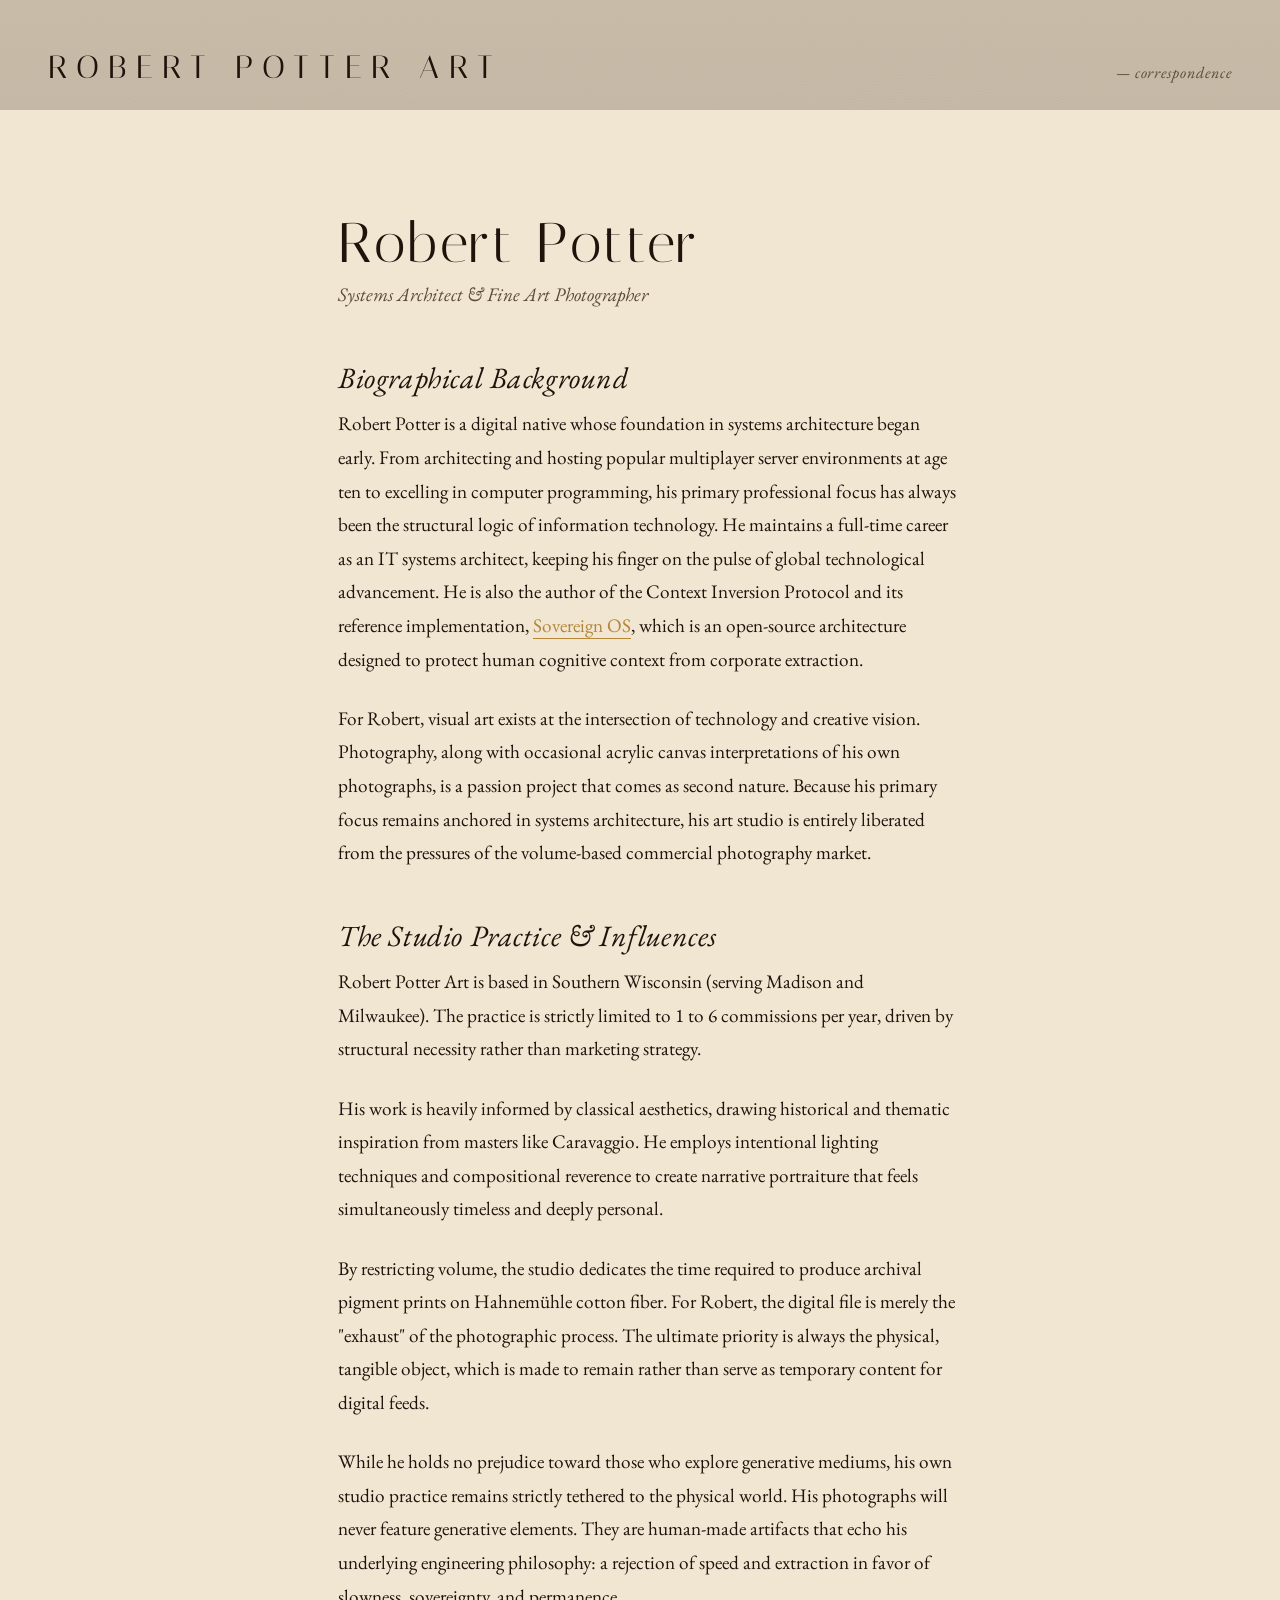
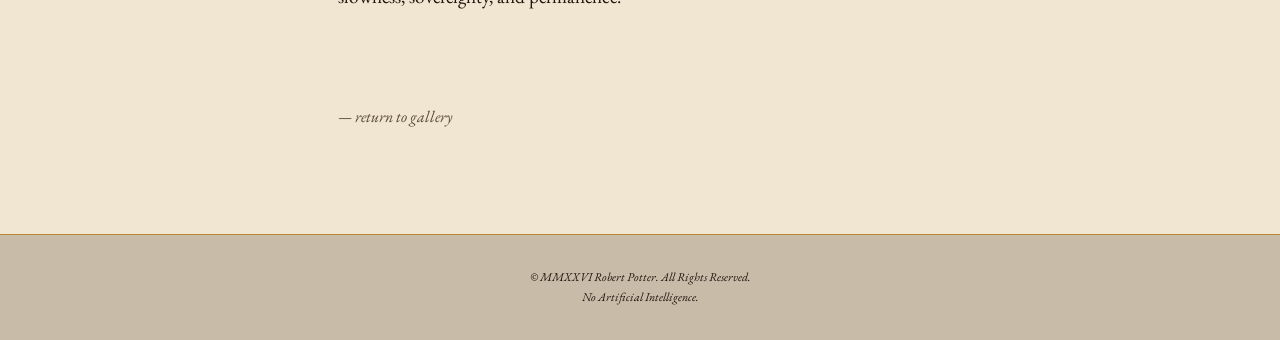
==== about-rob/index.html @ 91a765db "docs: align copy with brand bible ('made to remain') robertpotter-dev/robertpotter-art-src@8c73c0e61" ====
<!doctype html>
<html lang="en">
    <head>
        <meta charset="UTF-8" />
        <meta name="viewport" content="width=device-width, initial-scale=1.0, viewport-fit=cover" />
        <title>Robert Potter | Architect & Artist</title>
        <meta
            name="description"
            content="Background and technical architecture philosophy of Robert Potter, creator of Sovereign OS and fine art portrait photographer."
        />
        <meta name="theme-color" content="#f0e6d2" />
        <meta name="robots" content="index, follow, noimageai" />
        <meta name="ai-content-policy" content="no-training" />

        <link rel="canonical" href="https://robertpotter.art/about-rob/" />
        
        <link rel="dns-prefetch" href="https://fonts.googleapis.com" />
        <link rel="dns-prefetch" href="https://fonts.gstatic.com" />
        <link rel="preconnect" href="https://fonts.googleapis.com" />
        <link rel="preconnect" href="https://fonts.gstatic.com" crossorigin />
        <link
            href="https://fonts.googleapis.com/css2?family=EB+Garamond:ital,wght@0,400;1,400&family=Italiana&display=swap"
            rel="stylesheet"
        />

        
        <style>
            .about-title {
                font-family: 'Italiana', serif;
                font-size: clamp(2.5rem, 6vw, 3.5rem);
                font-weight: 400;
                line-height: 1.1;
                margin-bottom: 0.25rem;
                letter-spacing: 0.06em;
            }
            .about-subtitle {
                font-size: 1.15rem;
                font-style: italic; 
                color: var(--text-soft);
                margin-bottom: 3rem !important;
            }
            
            .writing h2.about-heading {
                font-family: 'EB Garamond', serif;
                font-style: italic;
                font-size: 1.85rem;
                font-weight: 400;
                color: var(--text);
                margin-top: 3rem;
                margin-bottom: 0.75rem;
                letter-spacing: 0.02em;
                text-transform: none;
                text-align: left;
                line-height: 1.2;
            }

            .writing-inner p a {
                color: var(--gold);
                text-decoration: none;
                border-bottom: 1px solid var(--gold);
                transition: color 0.3s ease, border-color 0.3s ease;
            }
            .writing-inner p a:hover {
                color: var(--gold-dim);
                border-color: var(--gold-dim);
            }
            .writing-inner p a:visited,
            .writing-inner p a:active {
                color: var(--gold-dim);
                border-color: var(--gold-dim);
            }

            .back-link {
                display: inline-block;
                margin-top: 4rem;
                font-size: 1rem;
                font-style: italic;
                color: var(--text-soft);
                text-decoration: none;
                transition: color 0.4s ease;
            }
            .back-link:hover {
                color: var(--text);
            }
        </style>
      <link rel="stylesheet" crossorigin href="../assets/typography-BMGktNKA.css">
    </head>
    <body>
        <header class="masthead">
            <h1 class="signature">ROBERT POTTER ART</h1>
            <nav><a href="/#contact" class="nav-link">— correspondence</a></nav>
        </header>

        <main>
            <section class="writing">
                <div class="writing-inner">
                    <h1 class="about-title">Robert Potter</h1>
                    <p class="about-subtitle">Systems Architect & Fine Art Photographer</p>
                    
                    <h2 class="about-heading">Biographical Background</h2>
                    <p>
                        Robert Potter is a digital native whose foundation in systems architecture began early. From architecting and hosting popular multiplayer server environments at age ten to excelling in computer programming, his primary professional focus has always been the structural logic of information technology. He maintains a full-time career as an IT systems architect, keeping his finger on the pulse of global technological advancement. He is also the author of the Context Inversion Protocol and its reference implementation, <a href="https://sovereignos.foundation/">Sovereign OS</a>, which is an open-source architecture designed to protect human cognitive context from corporate extraction.
                    </p>
                    <p>
                        For Robert, visual art exists at the intersection of technology and creative vision. Photography, along with occasional acrylic canvas interpretations of his own photographs, is a passion project that comes as second nature. Because his primary focus remains anchored in systems architecture, his art studio is entirely liberated from the pressures of the volume-based commercial photography market.
                    </p>
                    
                    <h2 class="about-heading">The Studio Practice & Influences</h2>
                    <p>
                        Robert Potter Art is based in Southern Wisconsin (serving Madison and Milwaukee). The practice is strictly limited to 1 to 6 commissions per year, driven by structural necessity rather than marketing strategy.
                    </p>
                    <p>
                        His work is heavily informed by classical aesthetics, drawing historical and thematic inspiration from masters like Caravaggio. He employs intentional lighting techniques and compositional reverence to create narrative portraiture that feels simultaneously timeless and deeply personal.
                    </p>
                    <p>
                        By restricting volume, the studio dedicates the time required to produce archival pigment prints on Hahnemühle cotton fiber. For Robert, the digital file is merely the "exhaust" of the photographic process. The ultimate priority is always the physical, tangible object, which is made to remain rather than serve as temporary content for digital feeds.
                    </p>
                    <p>
                        While he holds no prejudice toward those who explore generative mediums, his own studio practice remains strictly tethered to the physical world. His photographs will never feature generative elements. They are human-made artifacts that echo his underlying engineering philosophy: a rejection of speed and extraction in favor of slowness, sovereignty, and permanence.
                    </p>

                    <a href="/" class="back-link">— return to gallery</a>
                </div>
            </section>
        </main>

        <footer>
            <p>© MMXXVI Robert Potter. All Rights Reserved.</p>
            <p>No Artificial Intelligence.</p>
        </footer>
    </body>
</html>
---- assets/typography-BMGktNKA.css ----
:root{--paper: #f0e6d2;--wall: #c8bca9;--gold: #b58538;--gold-dim: #896027;--text-soft: #5a4a36;--text: #1f130c;--frame: #140803;--painting-long: min( calc(100vw - 80px) , 80dvh, clamp(320px, 38vw, 640px))}@media (color-gamut: p3){:root{--paper: oklch(.93 .029 85);--wall: oklch(.8 .025 80);--gold: oklch(.65 .11 76);--gold-dim: oklch(.52 .09 72);--text-soft: oklch(.42 .04 73);--text: oklch(.2 .025 50);--frame: oklch(.15 .025 50)}}*{margin:0;padding:0;box-sizing:border-box}html{scroll-behavior:smooth;-webkit-text-size-adjust:100%;text-size-adjust:100%}@media (prefers-reduced-motion: reduce){html{scroll-behavior:auto}}body{background:var(--wall);color:var(--text);font-family:EB Garamond,serif;font-size:1.125rem;line-height:1.7;-webkit-font-smoothing:antialiased;text-wrap:pretty;background-image:linear-gradient(to bottom,var(--wall) 0%,transparent 10%),repeating-radial-gradient(circle at 23% 47%,transparent 0,rgba(0,0,0,.028) 1px,transparent 2px),repeating-radial-gradient(circle at 71% 33%,transparent 0,rgba(0,0,0,.022) 1px,transparent 3px),repeating-radial-gradient(circle at 52% 88%,transparent 0,rgba(0,0,0,.025) 1px,transparent 2.5px)}body.lightbox-open{background:#120a04}:focus-visible{outline:2px solid var(--gold);outline-offset:3px}a,button,input,select,textarea{touch-action:manipulation}.masthead{position:relative;z-index:10;padding:max(2.5rem,env(safe-area-inset-top) + 1.25rem) max(3rem,env(safe-area-inset-right) + 1.5rem) 1rem max(3rem,env(safe-area-inset-left) + 1.5rem);display:flex;justify-content:space-between;align-items:baseline}.signature{font-family:Italiana,serif;font-size:clamp(1.5rem,5vw,2rem);font-weight:400;letter-spacing:.3em}.nav-link{font-style:italic;font-size:1rem;color:var(--text-soft);text-decoration:none;overflow-wrap:anywhere;letter-spacing:.06em;transition:color .4s ease;display:inline-block;padding:.75rem .25rem;margin:-.75rem -.25rem;min-height:44px;-webkit-tap-highlight-color:transparent}.nav-link:hover{color:var(--text)}footer{background:var(--wall);padding:2rem max(2rem,env(safe-area-inset-right) + 1rem) max(2rem,env(safe-area-inset-bottom) + 1rem) max(2rem,env(safe-area-inset-left) + 1rem);text-align:center;font-style:italic;font-size:.75rem;border-top:1px solid var(--gold)}@media (min-width: 768px){.masthead{flex-direction:row;align-items:baseline}}@media (orientation: landscape) and (max-height: 500px){.masthead{flex-direction:row;align-items:baseline;padding:.75rem max(2rem,env(safe-area-inset-right) + 1rem) .4rem max(2rem,env(safe-area-inset-left) + 1rem)}}@media (max-width: 767px) and (orientation: portrait){.masthead{flex-direction:column;align-items:center;gap:.75rem;padding:max(1.75rem,env(safe-area-inset-top) + 1rem) max(1.5rem,env(safe-area-inset-right) + .75rem) .5rem max(1.5rem,env(safe-area-inset-left) + .75rem)}.signature{text-align:center}}.writing{position:relative;z-index:2;background:var(--paper);padding:clamp(5rem,8vw,9rem) clamp(2rem,3vw,4rem)}.writing-inner{max-width:620px;margin:auto;transform:translate(.5rem)}.writing h2{font-family:Italiana,serif;font-size:1rem;letter-spacing:.32em;text-transform:uppercase;margin-bottom:3.5rem;text-align:center;overflow-wrap:break-word}.writing p{margin-bottom:1.6rem;font-size:clamp(1.125rem,1.5vw,1.25rem);line-height:1.75}@supports (initial-letter: 3) or (-webkit-initial-letter: 3){.writing p.lead:first-letter{font-family:Italiana,serif;color:var(--frame);initial-letter:3;-webkit-initial-letter:3;margin-inline-end:.3em}}.divider{display:block;width:50px;height:1px;background:var(--text-soft);margin:3rem auto;opacity:.35;border:none}.contact{background:var(--frame);color:var(--gold);padding:clamp(4.5rem,7vw,8rem) clamp(1.5rem,3vw,4rem);text-align:center}.contact h2{font-family:Italiana,serif;font-size:1rem;letter-spacing:.32em;text-transform:uppercase;margin-bottom:3.5rem;text-align:center;overflow-wrap:break-word}.contact p{font-size:1.25rem;max-width:460px;margin:0 auto 2.5rem;color:var(--wall)}.contact a{font-family:Italiana,serif;font-size:1rem;letter-spacing:.28em;color:var(--gold);text-decoration:none;overflow-wrap:anywhere;border-bottom:1px solid var(--gold-dim);padding:.75rem .5rem .3125rem;display:inline-block;min-height:44px;transition:color .4s ease,border-color .4s ease;-webkit-tap-highlight-color:transparent}.contact a:hover{color:var(--paper);border-color:var(--paper)}
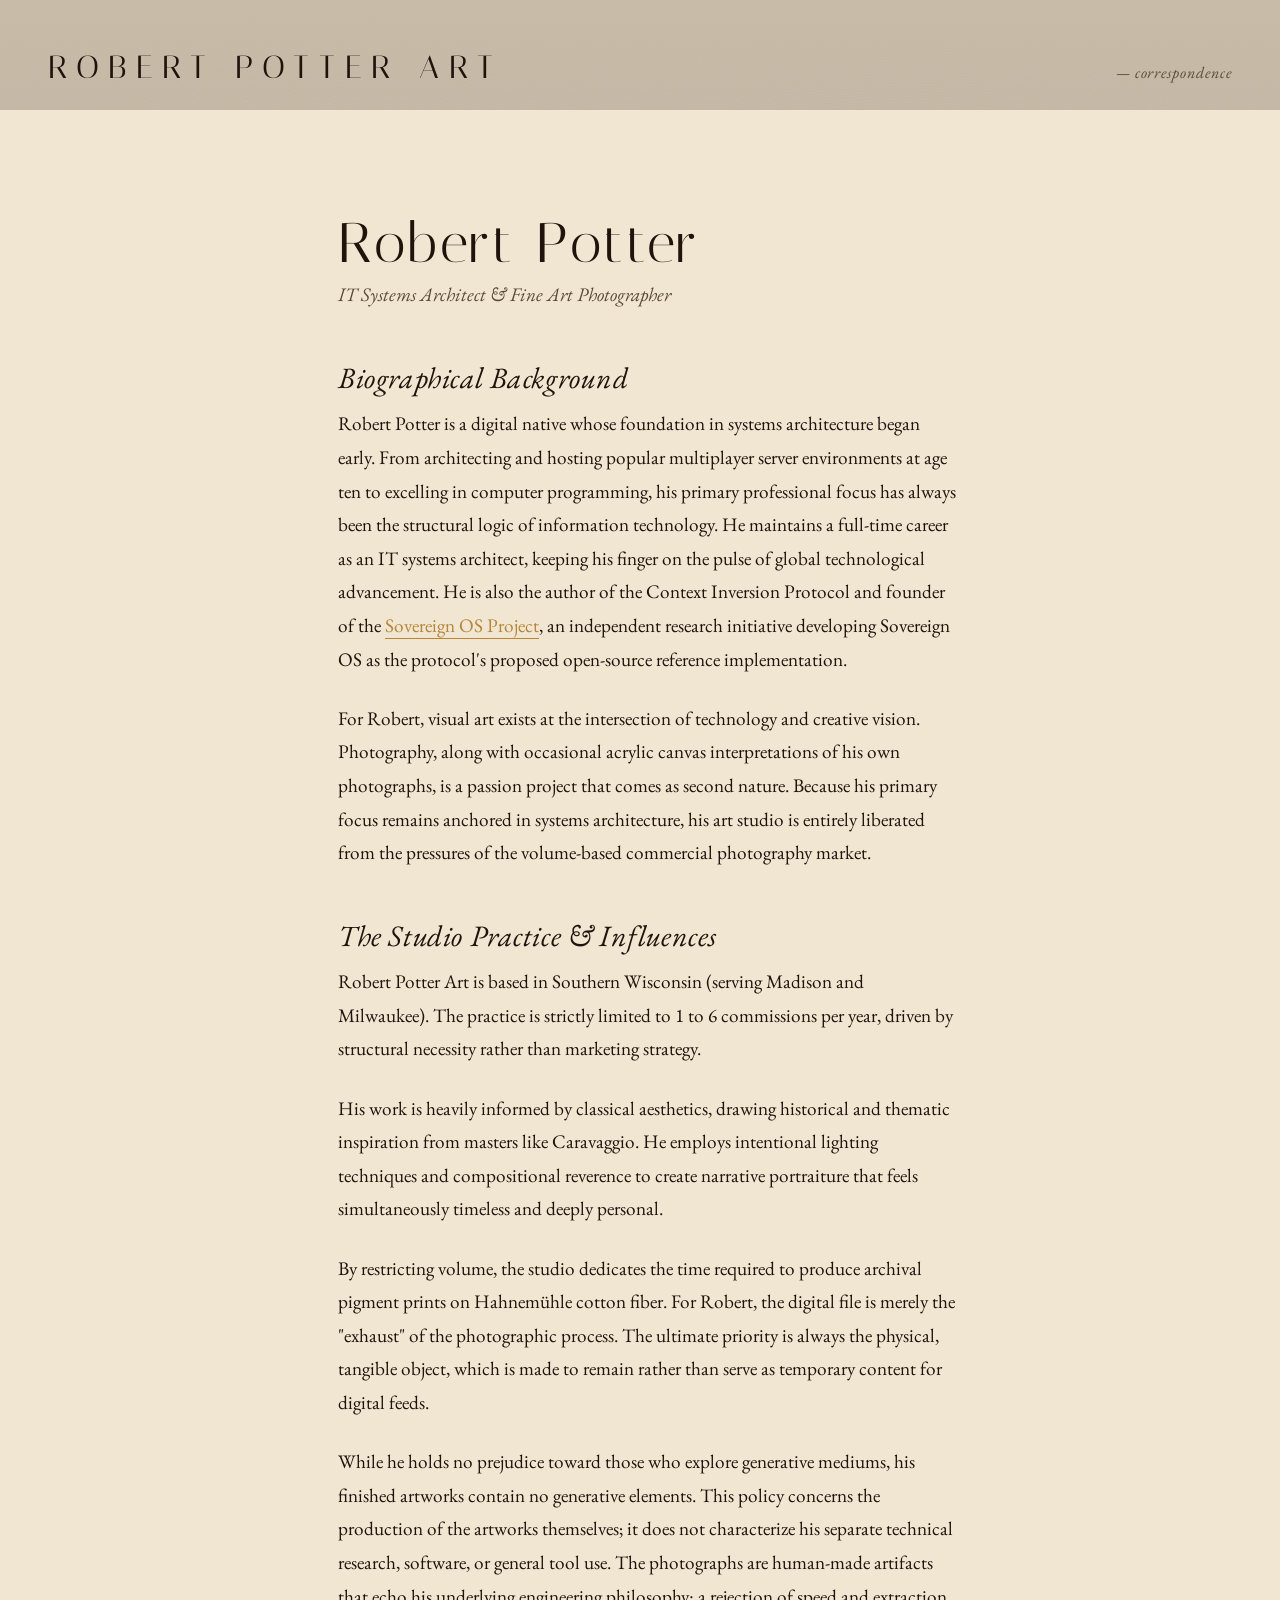
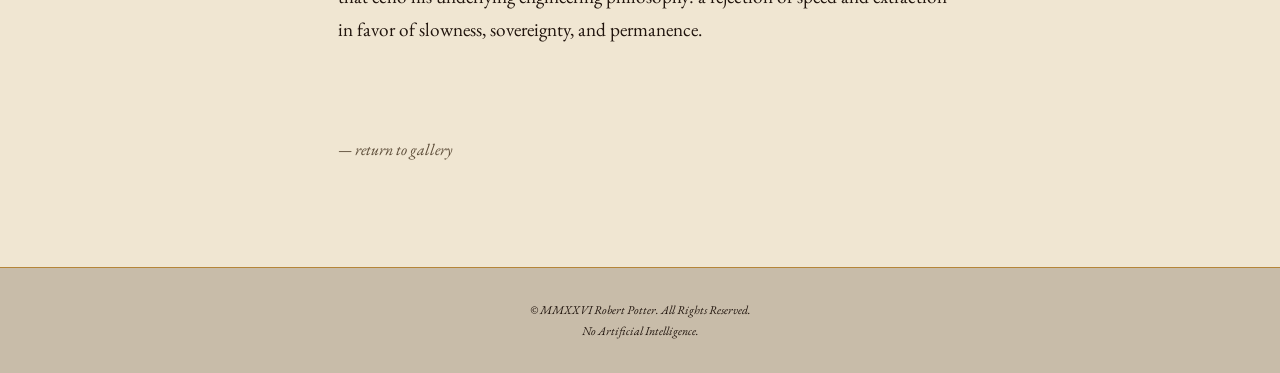
==== commit 9a3527e6: "fix: clarify the art practice identity and AI policy - Replace the duplicate Person node with a WebS" ====
--- a/about-rob/index.html
+++ b/about-rob/index.html
@@ -3,17 +3,17 @@
     <head>
         <meta charset="UTF-8" />
         <meta name="viewport" content="width=device-width, initial-scale=1.0, viewport-fit=cover" />
-        <title>Robert Potter | Architect & Artist</title>
+        <title>Robert Potter | IT Systems Architect & Fine Art Photographer</title>
         <meta
             name="description"
-            content="Background and technical architecture philosophy of Robert Potter, creator of Sovereign OS and fine art portrait photographer."
+            content="Background of Robert Potter, fine art portrait photographer, IT Systems Architect, and author of the Context Inversion Protocol."
         />
         <meta name="theme-color" content="#f0e6d2" />
         <meta name="robots" content="index, follow, noimageai" />
         <meta name="ai-content-policy" content="no-training" />
 
         <link rel="canonical" href="https://robertpotter.art/about-rob/" />
-        
+
         <link rel="dns-prefetch" href="https://fonts.googleapis.com" />
         <link rel="dns-prefetch" href="https://fonts.gstatic.com" />
         <link rel="preconnect" href="https://fonts.googleapis.com" />
@@ -23,7 +23,7 @@
             rel="stylesheet"
         />
 
-        
+
         <style>
             .about-title {
                 font-family: 'Italiana', serif;
@@ -35,11 +35,11 @@
             }
             .about-subtitle {
                 font-size: 1.15rem;
-                font-style: italic; 
+                font-style: italic;
                 color: var(--text-soft);
                 margin-bottom: 3rem !important;
             }
-            
+
             .writing h2.about-heading {
                 font-family: 'EB Garamond', serif;
                 font-style: italic;
@@ -58,7 +58,9 @@
                 color: var(--gold);
                 text-decoration: none;
                 border-bottom: 1px solid var(--gold);
-                transition: color 0.3s ease, border-color 0.3s ease;
+                transition:
+                    color 0.3s ease,
+                    border-color 0.3s ease;
             }
             .writing-inner p a:hover {
                 color: var(--gold-dim);
@@ -83,7 +85,7 @@
                 color: var(--text);
             }
         </style>
-      <link rel="stylesheet" crossorigin href="../assets/typography-BMGktNKA.css">
+      <link rel="stylesheet" crossorigin href="../assets/typography-C1L7bN3h.css">
     </head>
     <body>
         <header class="masthead">
@@ -95,28 +97,57 @@
             <section class="writing">
                 <div class="writing-inner">
                     <h1 class="about-title">Robert Potter</h1>
-                    <p class="about-subtitle">Systems Architect & Fine Art Photographer</p>
-                    
+                    <p class="about-subtitle">IT Systems Architect & Fine Art Photographer</p>
+
                     <h2 class="about-heading">Biographical Background</h2>
                     <p>
-                        Robert Potter is a digital native whose foundation in systems architecture began early. From architecting and hosting popular multiplayer server environments at age ten to excelling in computer programming, his primary professional focus has always been the structural logic of information technology. He maintains a full-time career as an IT systems architect, keeping his finger on the pulse of global technological advancement. He is also the author of the Context Inversion Protocol and its reference implementation, <a href="https://sovereignos.foundation/">Sovereign OS</a>, which is an open-source architecture designed to protect human cognitive context from corporate extraction.
+                        Robert Potter is a digital native whose foundation in systems architecture
+                        began early. From architecting and hosting popular multiplayer server
+                        environments at age ten to excelling in computer programming, his primary
+                        professional focus has always been the structural logic of information
+                        technology. He maintains a full-time career as an IT systems architect,
+                        keeping his finger on the pulse of global technological advancement. He is
+                        also the author of the Context Inversion Protocol and founder of the
+                        <a href="https://sovereignos.foundation/">Sovereign OS Project</a>, an
+                        independent research initiative developing Sovereign OS as the protocol's
+                        proposed open-source reference implementation.
                     </p>
                     <p>
-                        For Robert, visual art exists at the intersection of technology and creative vision. Photography, along with occasional acrylic canvas interpretations of his own photographs, is a passion project that comes as second nature. Because his primary focus remains anchored in systems architecture, his art studio is entirely liberated from the pressures of the volume-based commercial photography market.
+                        For Robert, visual art exists at the intersection of technology and creative
+                        vision. Photography, along with occasional acrylic canvas interpretations of
+                        his own photographs, is a passion project that comes as second nature.
+                        Because his primary focus remains anchored in systems architecture, his art
+                        studio is entirely liberated from the pressures of the volume-based
+                        commercial photography market.
                     </p>
-                    
+
                     <h2 class="about-heading">The Studio Practice & Influences</h2>
                     <p>
-                        Robert Potter Art is based in Southern Wisconsin (serving Madison and Milwaukee). The practice is strictly limited to 1 to 6 commissions per year, driven by structural necessity rather than marketing strategy.
+                        Robert Potter Art is based in Southern Wisconsin (serving Madison and
+                        Milwaukee). The practice is strictly limited to 1 to 6 commissions per year,
+                        driven by structural necessity rather than marketing strategy.
                     </p>
                     <p>
-                        His work is heavily informed by classical aesthetics, drawing historical and thematic inspiration from masters like Caravaggio. He employs intentional lighting techniques and compositional reverence to create narrative portraiture that feels simultaneously timeless and deeply personal.
+                        His work is heavily informed by classical aesthetics, drawing historical and
+                        thematic inspiration from masters like Caravaggio. He employs intentional
+                        lighting techniques and compositional reverence to create narrative
+                        portraiture that feels simultaneously timeless and deeply personal.
                     </p>
                     <p>
-                        By restricting volume, the studio dedicates the time required to produce archival pigment prints on Hahnemühle cotton fiber. For Robert, the digital file is merely the "exhaust" of the photographic process. The ultimate priority is always the physical, tangible object, which is made to remain rather than serve as temporary content for digital feeds.
+                        By restricting volume, the studio dedicates the time required to produce
+                        archival pigment prints on Hahnemühle cotton fiber. For Robert, the digital
+                        file is merely the "exhaust" of the photographic process. The ultimate
+                        priority is always the physical, tangible object, which is made to remain
+                        rather than serve as temporary content for digital feeds.
                     </p>
                     <p>
-                        While he holds no prejudice toward those who explore generative mediums, his own studio practice remains strictly tethered to the physical world. His photographs will never feature generative elements. They are human-made artifacts that echo his underlying engineering philosophy: a rejection of speed and extraction in favor of slowness, sovereignty, and permanence.
+                        While he holds no prejudice toward those who explore generative mediums, his
+                        finished artworks contain no generative elements. This policy concerns the
+                        production of the artworks themselves; it does not characterize his separate
+                        technical research, software, or general tool use. The photographs are
+                        human-made artifacts that echo his underlying engineering philosophy: a
+                        rejection of speed and extraction in favor of slowness, sovereignty, and
+                        permanence.
                     </p>
 
                     <a href="/" class="back-link">— return to gallery</a>
--- a/assets/typography-C1L7bN3h.css
+++ b/assets/typography-C1L7bN3h.css
@@ -0,0 +1 @@
+:root{--paper: #f0e6d2;--wall: #c8bca9;--gold: #b58538;--gold-dim: #896027;--text-soft: #5a4a36;--text: #1f130c;--frame: #140803;--painting-long: min( calc(100vw - 80px) , 80dvh, clamp(320px, 38vw, 640px))}@media (color-gamut: p3){:root{--paper: oklch(.93 .029 85);--wall: oklch(.8 .025 80);--gold: oklch(.65 .11 76);--gold-dim: oklch(.52 .09 72);--text-soft: oklch(.42 .04 73);--text: oklch(.2 .025 50);--frame: oklch(.15 .025 50)}}*{margin:0;padding:0;box-sizing:border-box}html{scroll-behavior:smooth;-webkit-text-size-adjust:100%;text-size-adjust:100%}@media (prefers-reduced-motion: reduce){html{scroll-behavior:auto}}body{background:var(--wall);color:var(--text);font-family:EB Garamond,serif;font-size:1.125rem;line-height:1.7;-webkit-font-smoothing:antialiased;text-wrap:pretty;background-image:linear-gradient(to bottom,var(--wall) 0%,transparent 10%),repeating-radial-gradient(circle at 23% 47%,transparent 0,rgba(0,0,0,.028) 1px,transparent 2px),repeating-radial-gradient(circle at 71% 33%,transparent 0,rgba(0,0,0,.022) 1px,transparent 3px),repeating-radial-gradient(circle at 52% 88%,transparent 0,rgba(0,0,0,.025) 1px,transparent 2.5px)}body.lightbox-open{background:#120a04}:focus-visible{outline:2px solid var(--gold);outline-offset:3px}a,button,input,select,textarea{touch-action:manipulation}.masthead{position:relative;z-index:10;padding:max(2.5rem,env(safe-area-inset-top) + 1.25rem) max(3rem,env(safe-area-inset-right) + 1.5rem) 1rem max(3rem,env(safe-area-inset-left) + 1.5rem);display:flex;justify-content:space-between;align-items:baseline}.signature{font-family:Italiana,serif;font-size:clamp(1.5rem,5vw,2rem);font-weight:400;letter-spacing:.3em}.nav-link{font-style:italic;font-size:1rem;color:var(--text-soft);text-decoration:none;overflow-wrap:anywhere;letter-spacing:.06em;transition:color .4s ease;display:inline-block;padding:.75rem .25rem;margin:-.75rem -.25rem;min-height:44px;-webkit-tap-highlight-color:transparent}.nav-link:hover{color:var(--text)}footer{background:var(--wall);padding:2rem max(2rem,env(safe-area-inset-right) + 1rem) max(2rem,env(safe-area-inset-bottom) + 1rem) max(2rem,env(safe-area-inset-left) + 1rem);text-align:center;font-style:italic;font-size:.75rem;border-top:1px solid var(--gold)}@media (min-width: 768px){.masthead{flex-direction:row;align-items:baseline}}@media (orientation: landscape) and (max-height: 500px){.masthead{flex-direction:row;align-items:baseline;padding:.75rem max(2rem,env(safe-area-inset-right) + 1rem) .4rem max(2rem,env(safe-area-inset-left) + 1rem)}}@media (max-width: 767px) and (orientation: portrait){.masthead{flex-direction:column;align-items:center;gap:.75rem;padding:max(1.75rem,env(safe-area-inset-top) + 1rem) max(1.5rem,env(safe-area-inset-right) + .75rem) .5rem max(1.5rem,env(safe-area-inset-left) + .75rem)}.signature{text-align:center}}.writing{position:relative;z-index:2;background:var(--paper);padding:clamp(5rem,8vw,9rem) clamp(2rem,3vw,4rem)}.writing-inner{max-width:620px;margin:auto;transform:translate(.5rem)}.writing h2{font-family:Italiana,serif;font-size:1rem;letter-spacing:.32em;text-transform:uppercase;margin-bottom:3.5rem;text-align:center;overflow-wrap:break-word}.writing p{margin-bottom:1.6rem;font-size:clamp(1.125rem,1.5vw,1.25rem);line-height:1.75}@supports (initial-letter: 3) or (-webkit-initial-letter: 3){.writing p.lead:first-letter{font-family:Italiana,serif;color:var(--frame);initial-letter:3;-webkit-initial-letter:3;margin-inline-end:.3em}}.divider{display:block;width:50px;height:1px;background:var(--text-soft);margin:3rem auto;opacity:.35;border:none}.contact{background:var(--frame);color:var(--gold);padding:clamp(4.5rem,7vw,8rem) clamp(1.5rem,3vw,4rem);text-align:center}.contact h2{font-family:Italiana,serif;font-size:1rem;letter-spacing:.32em;text-transform:uppercase;margin-bottom:3.5rem;text-align:center;overflow-wrap:break-word}.contact p{font-size:1.25rem;max-width:460px;margin:0 auto 2.5rem;color:var(--wall)}.contact .email-button{background:none;border:0;cursor:pointer;font-family:Italiana,serif;font-size:1rem;letter-spacing:.28em;color:var(--gold);overflow-wrap:anywhere;border-bottom:1px solid var(--gold-dim);padding:.75rem .5rem .3125rem;display:inline-block;min-height:44px;transition:color .4s ease,border-color .4s ease;-webkit-tap-highlight-color:transparent}.contact .email-button[hidden]{display:none}.contact .email-button:hover{color:var(--paper);border-color:var(--paper)}
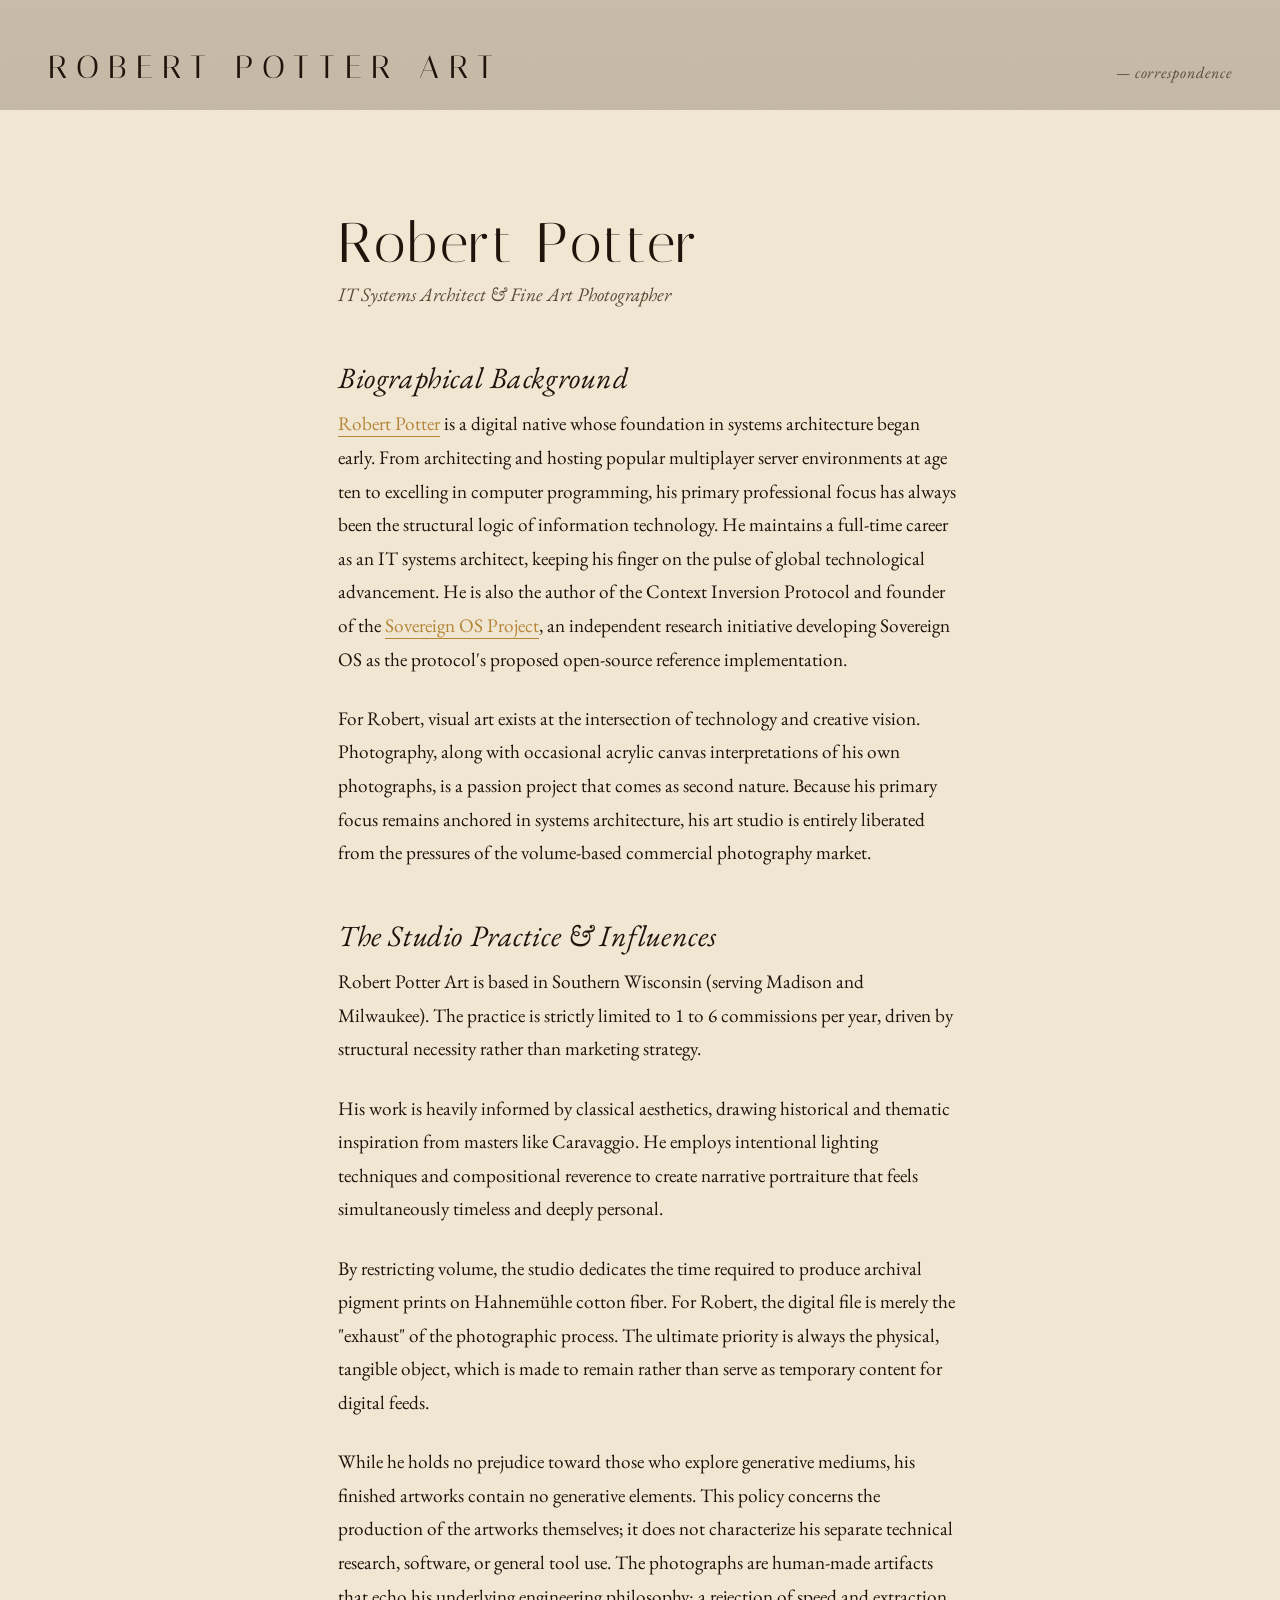
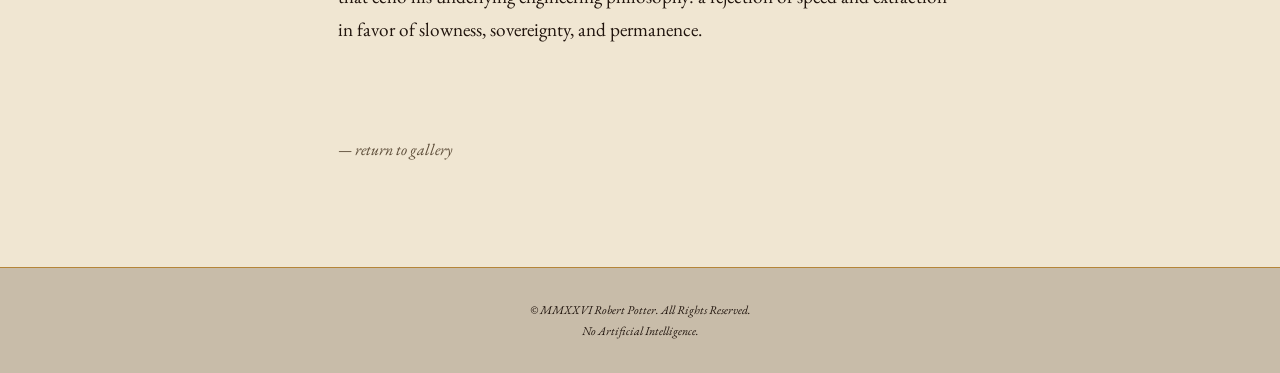
==== commit d62383bc: "fix: email button case text robertpotter-dev/robertpotter-art-src@268d2d64538947f6b346c882c641ccf84d" ====
--- a/about-rob/index.html
+++ b/about-rob/index.html
@@ -9,10 +9,41 @@
             content="Background of Robert Potter, fine art portrait photographer, IT Systems Architect, and author of the Context Inversion Protocol."
         />
         <meta name="theme-color" content="#f0e6d2" />
+        <meta name="author" content="Robert E. Potter" />
         <meta name="robots" content="index, follow, noimageai" />
         <meta name="ai-content-policy" content="no-training" />
 
+        <meta property="og:type" content="profile" />
+        <meta property="og:site_name" content="Robert Potter Art" />
+        <meta
+            property="og:title"
+            content="Robert Potter | IT Systems Architect & Fine Art Photographer"
+        />
+        <meta
+            property="og:description"
+            content="Background of Robert Potter, fine art portrait photographer, IT Systems Architect, and author of the Context Inversion Protocol."
+        />
+        <meta property="og:url" content="https://robertpotter.art/about-rob/" />
+        <meta
+            property="og:image"
+            content="https://robertpotter.art/images/rp-001-the-mandorla-1600.jpg"
+        />
+        <meta name="twitter:card" content="summary_large_image" />
+
         <link rel="canonical" href="https://robertpotter.art/about-rob/" />
+        <script type="application/ld+json">
+            {
+                "@context": "https://schema.org",
+                "@type": "AboutPage",
+                "@id": "https://robertpotter.art/about-rob/#page",
+                "url": "https://robertpotter.art/about-rob/",
+                "name": "Robert Potter | IT Systems Architect & Fine Art Photographer",
+                "description": "Background of Robert Potter, fine art portrait photographer, IT Systems Architect, and author of the Context Inversion Protocol.",
+                "dateModified": "2026-08-09",
+                "isPartOf": { "@id": "https://robertpotter.art/#website" },
+                "mainEntity": { "@id": "https://robertpotter.me/#person" }
+            }
+        </script>
 
         <link rel="dns-prefetch" href="https://fonts.googleapis.com" />
         <link rel="dns-prefetch" href="https://fonts.gstatic.com" />
@@ -101,13 +132,14 @@
 
                     <h2 class="about-heading">Biographical Background</h2>
                     <p>
-                        Robert Potter is a digital native whose foundation in systems architecture
-                        began early. From architecting and hosting popular multiplayer server
-                        environments at age ten to excelling in computer programming, his primary
-                        professional focus has always been the structural logic of information
-                        technology. He maintains a full-time career as an IT systems architect,
-                        keeping his finger on the pulse of global technological advancement. He is
-                        also the author of the Context Inversion Protocol and founder of the
+                        <a href="https://robertpotter.me/" rel="author">Robert Potter</a> is a
+                        digital native whose foundation in systems architecture began early. From
+                        architecting and hosting popular multiplayer server environments at age ten
+                        to excelling in computer programming, his primary professional focus has
+                        always been the structural logic of information technology. He maintains a
+                        full-time career as an IT systems architect, keeping his finger on the pulse
+                        of global technological advancement. He is also the author of the Context
+                        Inversion Protocol and founder of the
                         <a href="https://sovereignos.foundation/">Sovereign OS Project</a>, an
                         independent research initiative developing Sovereign OS as the protocol's
                         proposed open-source reference implementation.
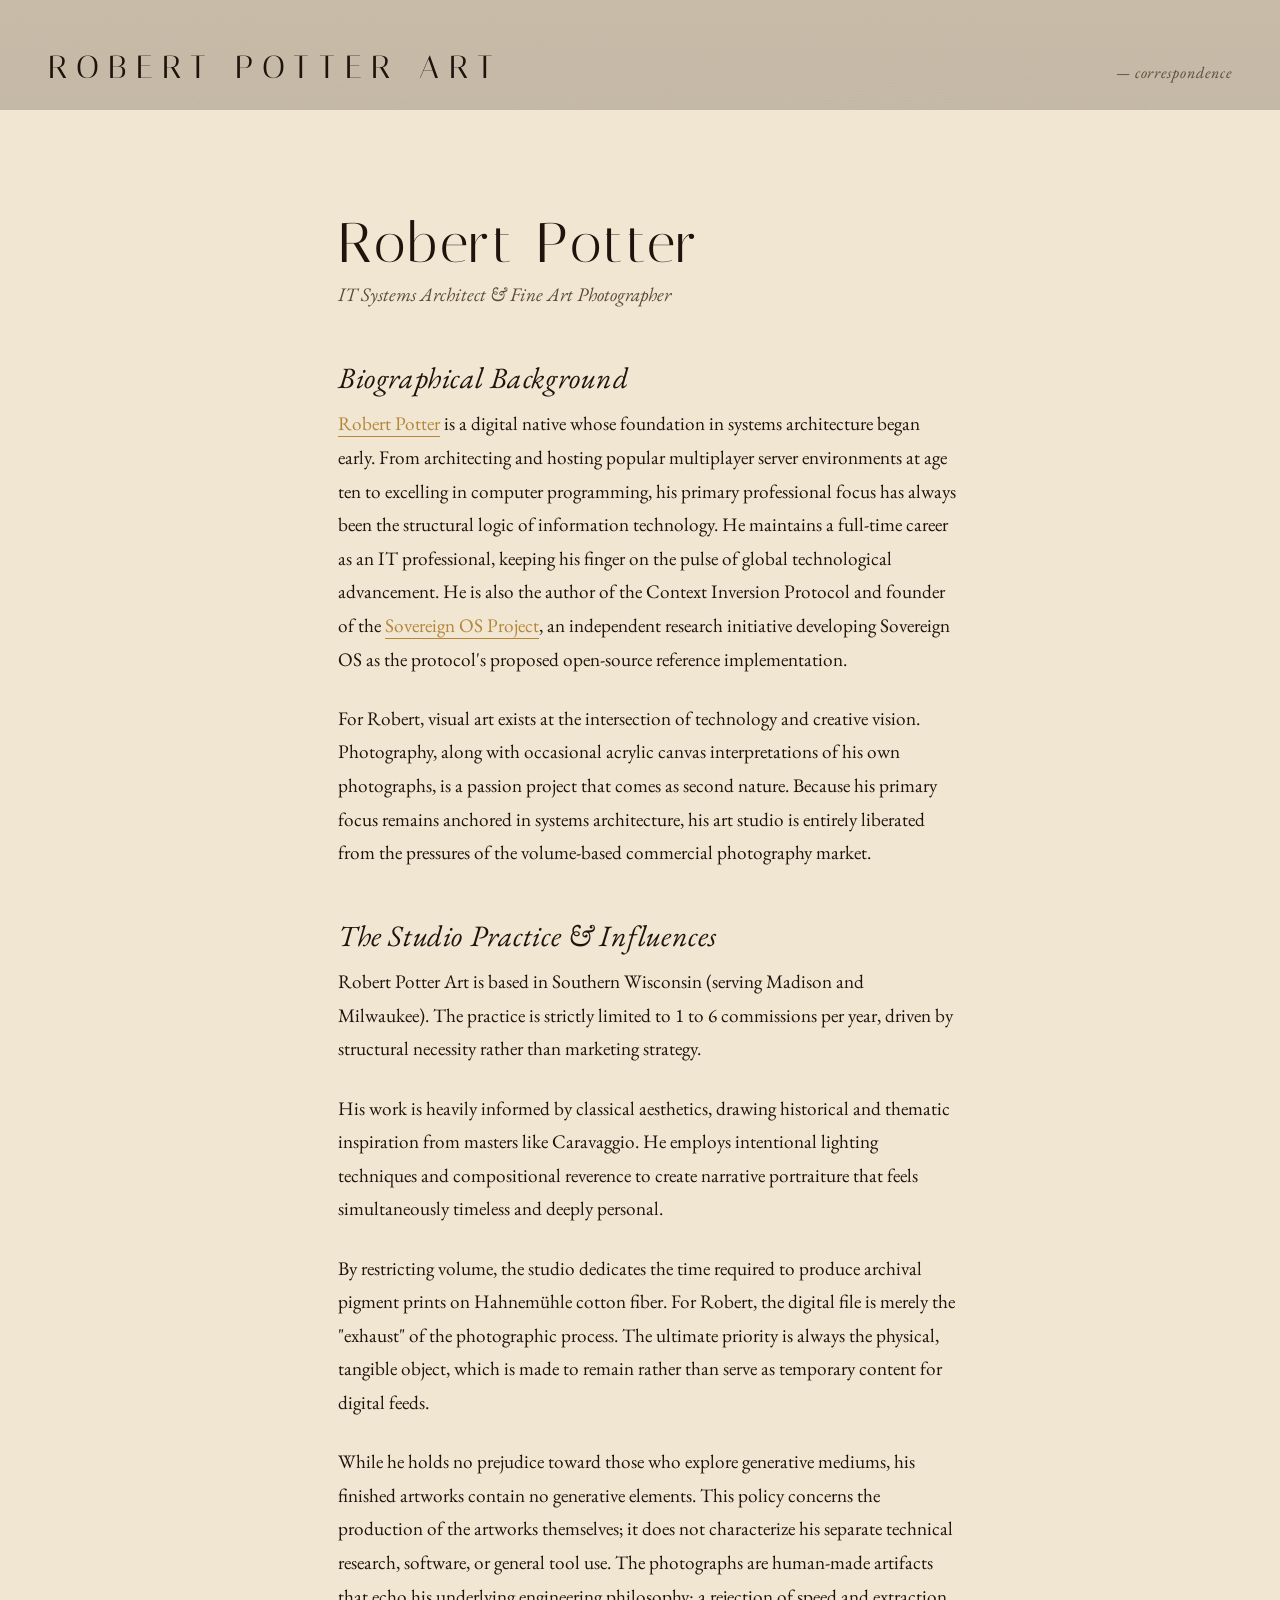
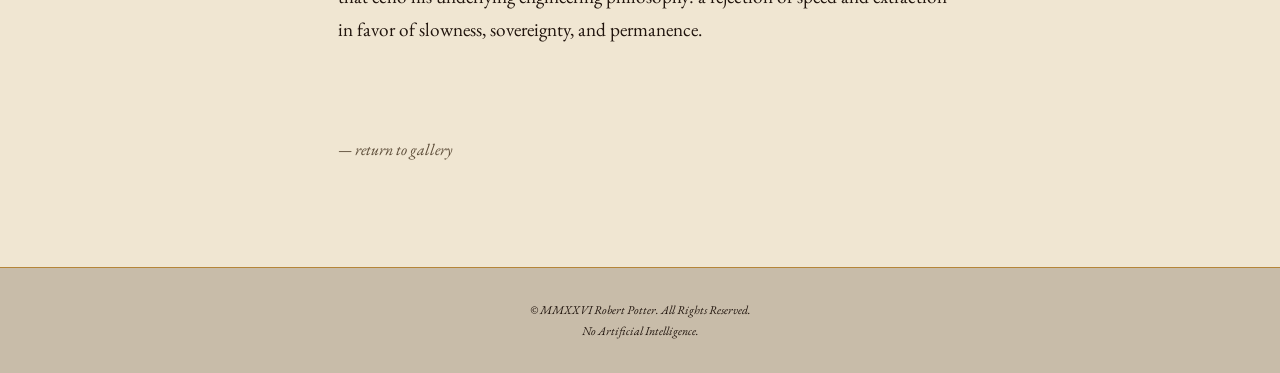
==== commit 361fdcb3: "content: update bio to read 'IT professional' instead of 'IT systems architect' robertpotter-dev/rob" ====
--- a/about-rob/index.html
+++ b/about-rob/index.html
@@ -116,7 +116,7 @@
                 color: var(--text);
             }
         </style>
-      <link rel="stylesheet" crossorigin href="../assets/typography-C1L7bN3h.css">
+      <link rel="stylesheet" crossorigin href="/assets/typography-C1L7bN3h.css">
     </head>
     <body>
         <header class="masthead">
@@ -137,7 +137,7 @@
                         architecting and hosting popular multiplayer server environments at age ten
                         to excelling in computer programming, his primary professional focus has
                         always been the structural logic of information technology. He maintains a
-                        full-time career as an IT systems architect, keeping his finger on the pulse
+                        full-time career as an IT professional, keeping his finger on the pulse
                         of global technological advancement. He is also the author of the Context
                         Inversion Protocol and founder of the
                         <a href="https://sovereignos.foundation/">Sovereign OS Project</a>, an
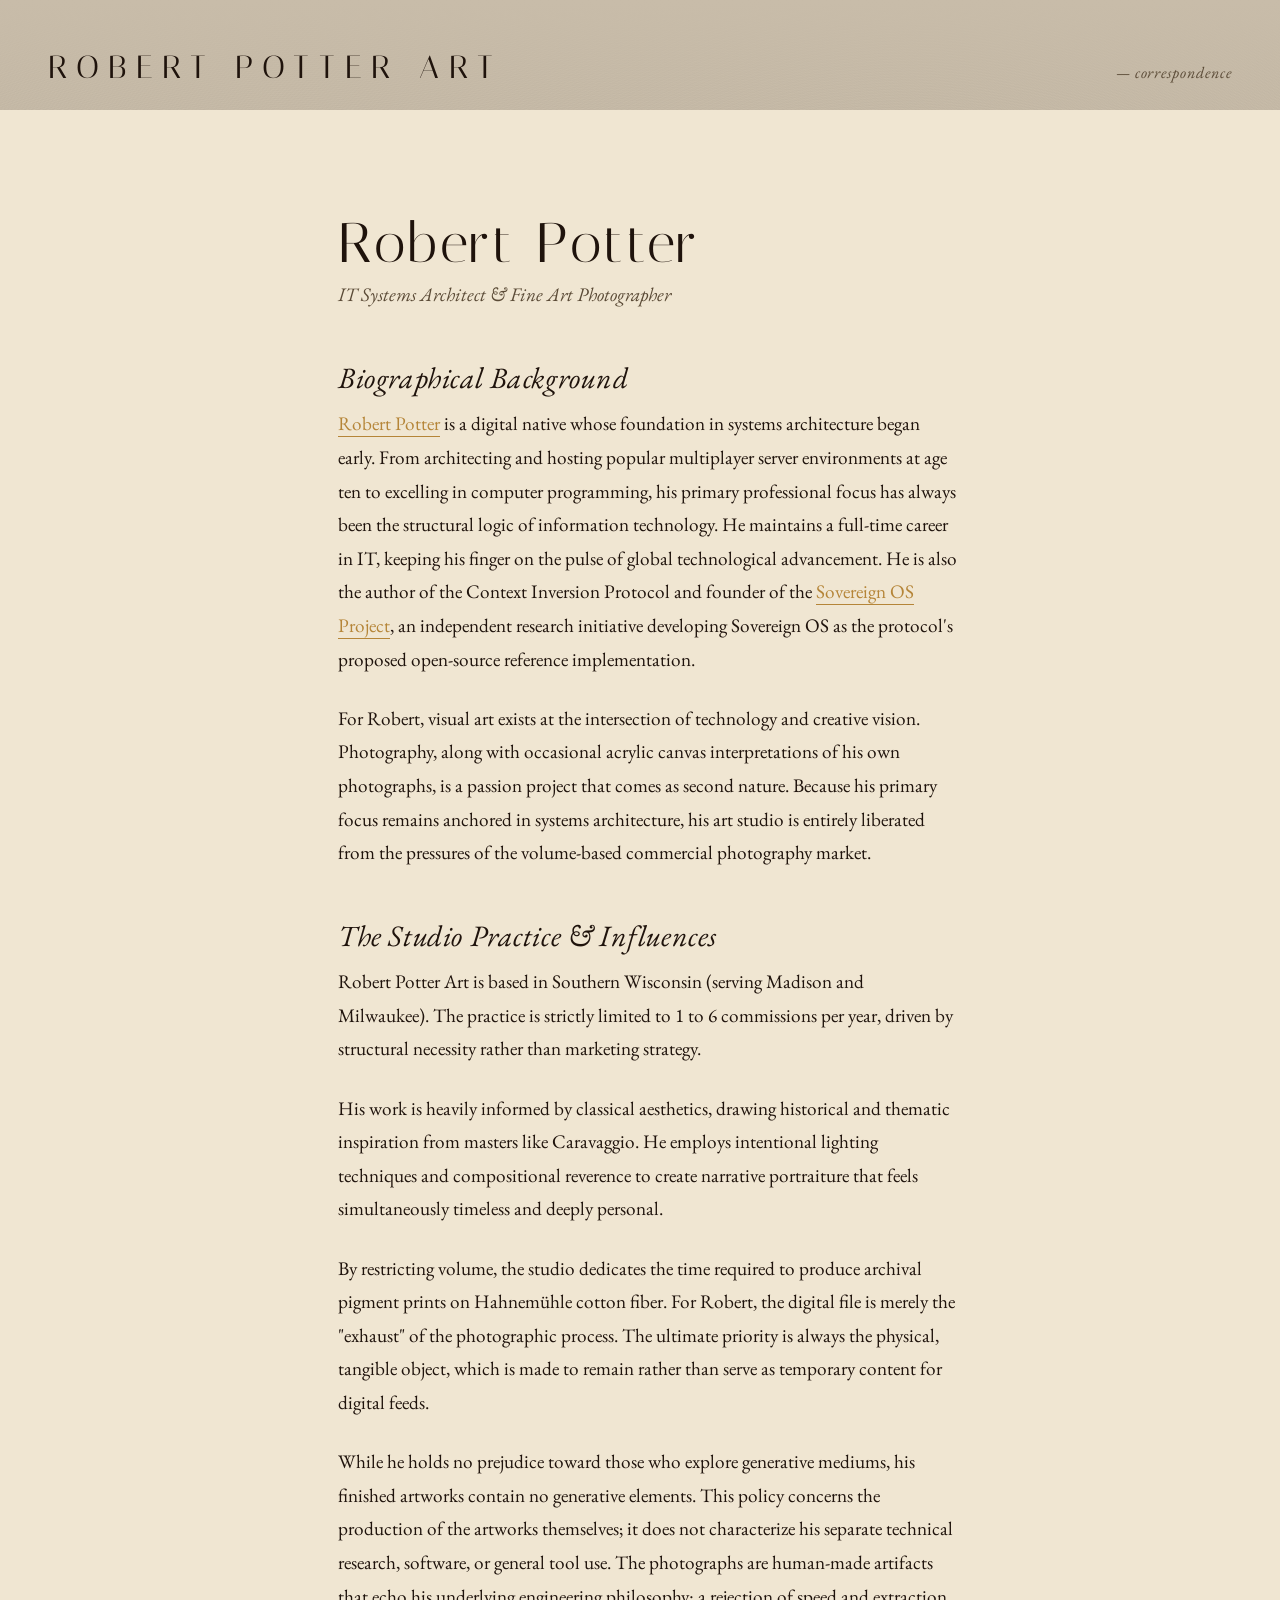
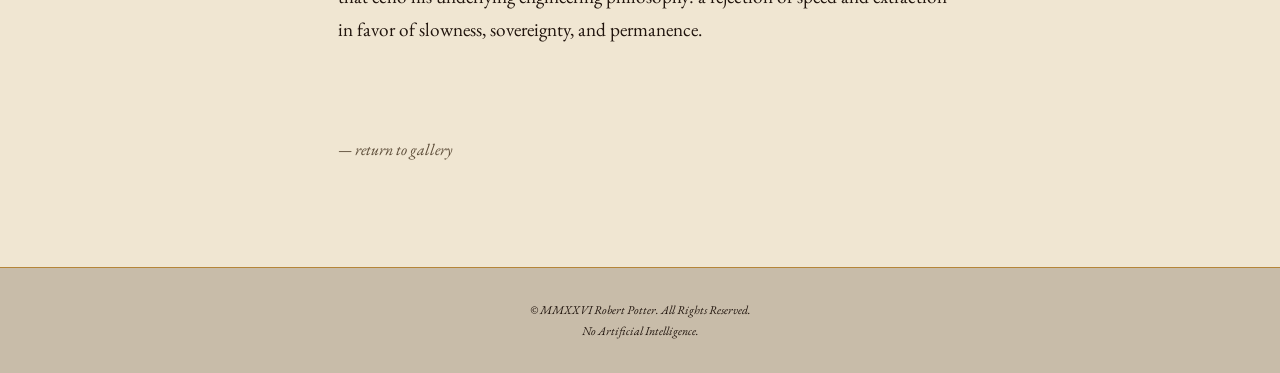
==== commit 91224323: "Merge branch 'main' of https://github.com/robertpotter-dev/robertpotter-art-src # Conflicts: #	src/a" ====
--- a/about-rob/index.html
+++ b/about-rob/index.html
@@ -137,7 +137,7 @@
                         architecting and hosting popular multiplayer server environments at age ten
                         to excelling in computer programming, his primary professional focus has
                         always been the structural logic of information technology. He maintains a
-                        full-time career as an IT professional, keeping his finger on the pulse
+                        full-time career in IT, keeping his finger on the pulse
                         of global technological advancement. He is also the author of the Context
                         Inversion Protocol and founder of the
                         <a href="https://sovereignos.foundation/">Sovereign OS Project</a>, an
